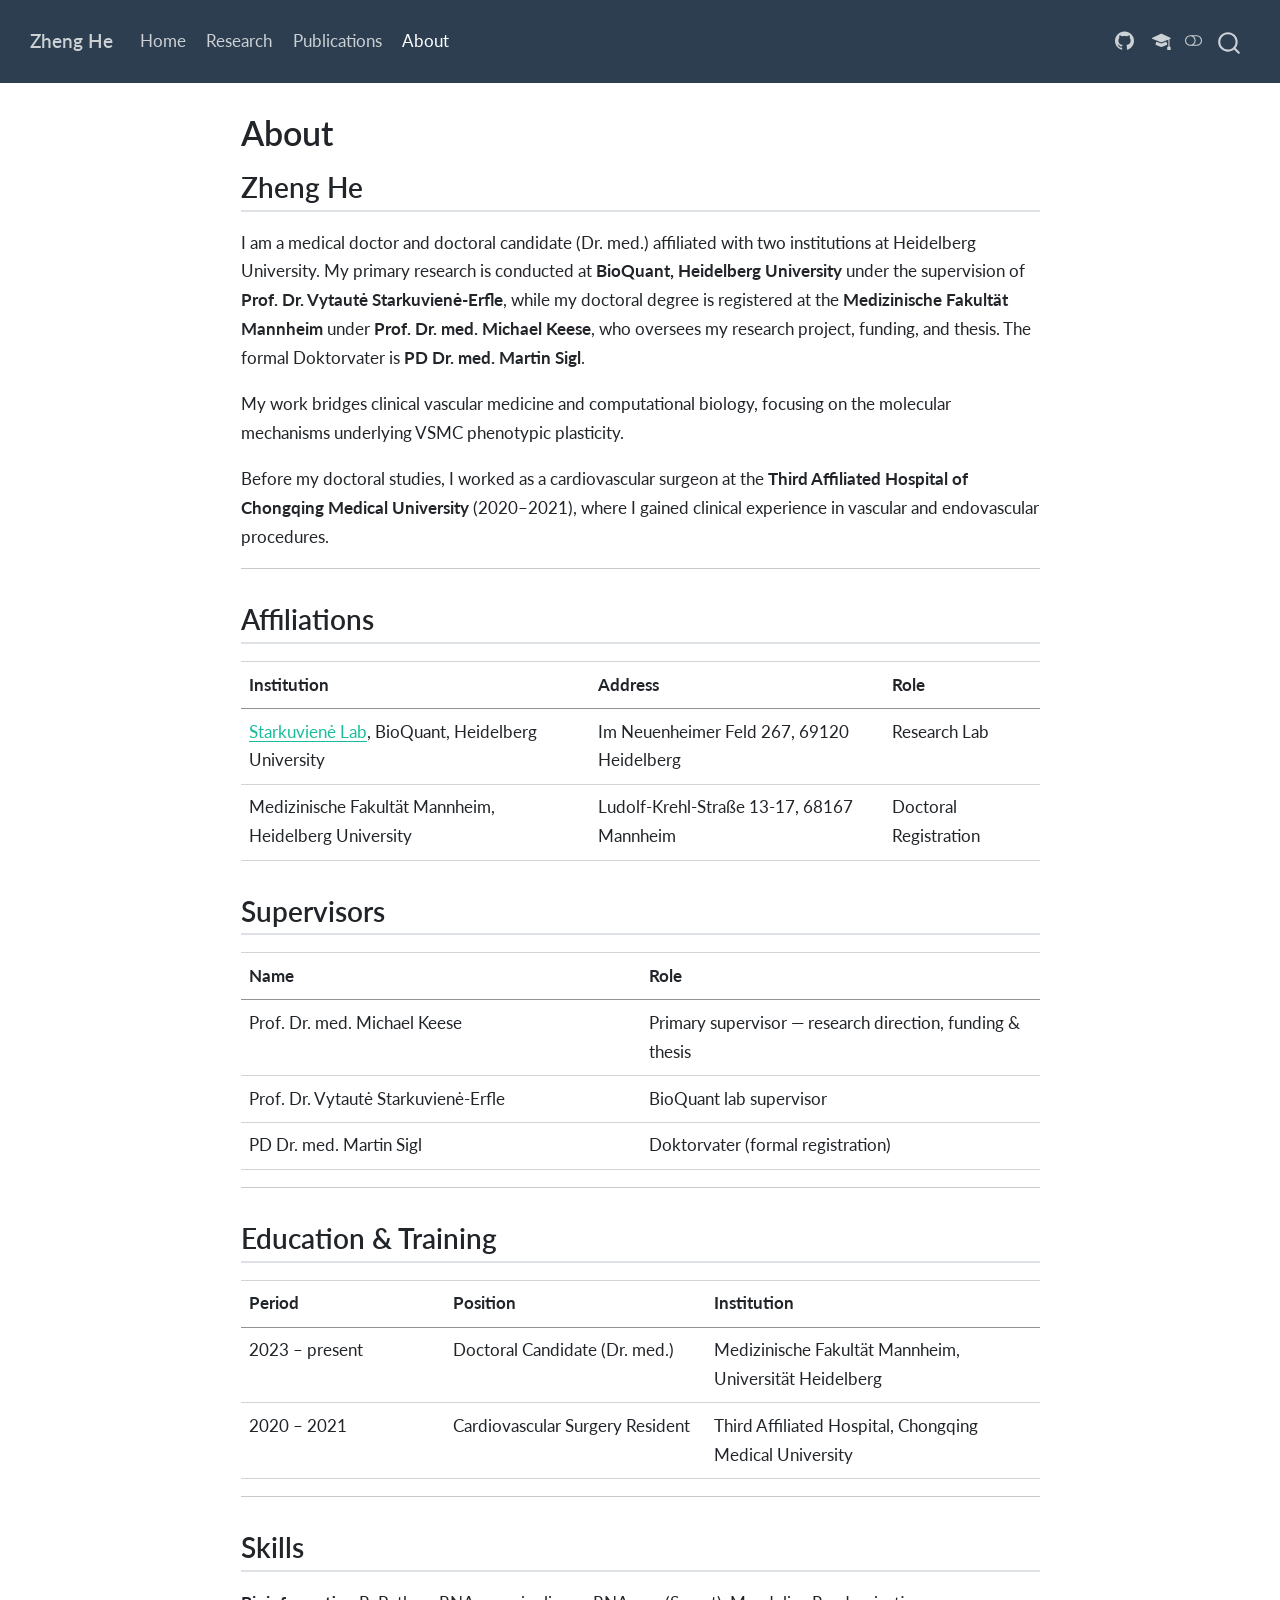
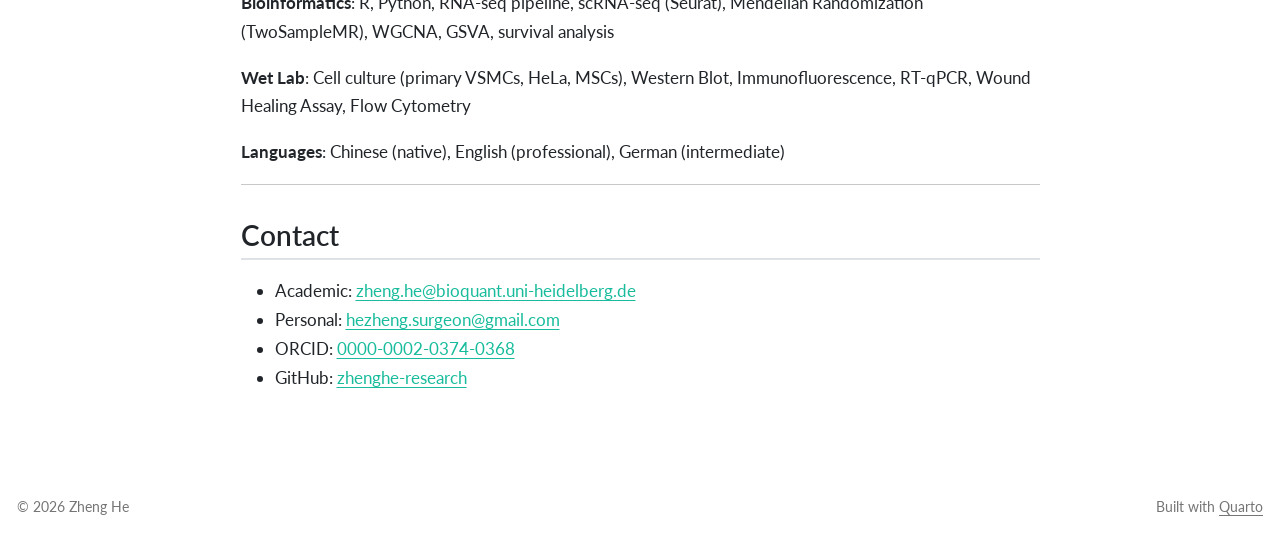
==== about.html @ ef694d06 "deploy: e83393b6124cb6d3147aa0a0db0014a3e6fef456" ====
<!DOCTYPE html>
<html xmlns="http://www.w3.org/1999/xhtml" lang="en" xml:lang="en"><head>

<meta charset="utf-8">
<meta name="generator" content="quarto-1.9.36">

<meta name="viewport" content="width=device-width, initial-scale=1.0, user-scalable=yes">


<title>About – Zheng He</title>
<style>
/* Default styles provided by pandoc.
** See https://pandoc.org/MANUAL.html#variables-for-html for config info.
*/
code{white-space: pre-wrap;}
span.smallcaps{font-variant: small-caps;}
div.columns{display: flex; gap: min(4vw, 1.5em);}
div.column{flex: auto; overflow-x: auto;}
div.hanging-indent{margin-left: 1.5em; text-indent: -1.5em;}
ul.task-list{list-style: none;}
ul.task-list li input[type="checkbox"] {
  width: 0.8em;
  margin: 0 0.8em 0.2em -1em; /* quarto-specific, see https://github.com/quarto-dev/quarto-cli/issues/4556 */ 
  vertical-align: middle;
}
</style>


<script src="site_libs/quarto-nav/quarto-nav.js"></script>
<script src="site_libs/quarto-nav/headroom.min.js"></script>
<script src="site_libs/clipboard/clipboard.min.js"></script>
<script src="site_libs/quarto-search/autocomplete.umd.js"></script>
<script src="site_libs/quarto-search/fuse.min.js"></script>
<script src="site_libs/quarto-search/quarto-search.js"></script>
<meta name="quarto:offset" content="./">
<link href="./assets/profile.jpg" rel="icon" type="image/jpeg">
<script src="site_libs/quarto-html/quarto.js" type="module"></script>
<script src="site_libs/quarto-html/tabsets/tabsets.js" type="module"></script>
<script src="site_libs/quarto-html/popper.min.js"></script>
<script src="site_libs/quarto-html/tippy.umd.min.js"></script>
<script src="site_libs/quarto-html/anchor.min.js"></script>
<link href="site_libs/quarto-html/tippy.css" rel="stylesheet">
<link href="site_libs/quarto-html/quarto-syntax-highlighting-845c23b38eaddc0f92fda52bfe77a8c8.css" rel="stylesheet" class="quarto-color-scheme" id="quarto-text-highlighting-styles">
<link href="site_libs/quarto-html/quarto-syntax-highlighting-dark-f418161beb48e0141c760e455f12af2c.css" rel="stylesheet" class="quarto-color-scheme quarto-color-alternate" id="quarto-text-highlighting-styles">
<link href="site_libs/quarto-html/quarto-syntax-highlighting-845c23b38eaddc0f92fda52bfe77a8c8.css" rel="stylesheet" class="quarto-color-scheme-extra" id="quarto-text-highlighting-styles">
<script src="site_libs/bootstrap/bootstrap.min.js"></script>
<link href="site_libs/bootstrap/bootstrap-icons.css" rel="stylesheet">
<link href="site_libs/bootstrap/bootstrap-baf333abd407eb98d8b56c64a19f8930.min.css" rel="stylesheet" append-hash="true" class="quarto-color-scheme" id="quarto-bootstrap" data-mode="light">
<link href="site_libs/bootstrap/bootstrap-dark-c9d21391a4140639dac49c26faef9edc.min.css" rel="stylesheet" append-hash="true" class="quarto-color-scheme quarto-color-alternate" id="quarto-bootstrap" data-mode="dark">
<link href="site_libs/bootstrap/bootstrap-baf333abd407eb98d8b56c64a19f8930.min.css" rel="stylesheet" append-hash="true" class="quarto-color-scheme-extra" id="quarto-bootstrap" data-mode="light">
<script id="quarto-search-options" type="application/json">{
  "location": "navbar",
  "copy-button": false,
  "collapse-after": 3,
  "panel-placement": "end",
  "type": "overlay",
  "limit": 50,
  "keyboard-shortcut": [
    "f",
    "/",
    "s"
  ],
  "show-item-context": false,
  "language": {
    "search-no-results-text": "No results",
    "search-matching-documents-text": "matching documents",
    "search-copy-link-title": "Copy link to search",
    "search-hide-matches-text": "Hide additional matches",
    "search-more-match-text": "more match in this document",
    "search-more-matches-text": "more matches in this document",
    "search-clear-button-title": "Clear",
    "search-text-placeholder": "",
    "search-detached-cancel-button-title": "Cancel",
    "search-submit-button-title": "Submit",
    "search-label": "Search"
  }
}</script>


<link rel="stylesheet" href="styles.css">
</head>

<body class="nav-fixed fullcontent quarto-light"><script id="quarto-html-before-body" type="application/javascript">
    const toggleBodyColorMode = (bsSheetEl) => {
      const mode = bsSheetEl.getAttribute("data-mode");
      const bodyEl = window.document.querySelector("body");
      if (mode === "dark") {
        bodyEl.classList.add("quarto-dark");
        bodyEl.classList.remove("quarto-light");
      } else {
        bodyEl.classList.add("quarto-light");
        bodyEl.classList.remove("quarto-dark");
      }
    }
    const toggleBodyColorPrimary = () => {
      const bsSheetEl = window.document.querySelector("link#quarto-bootstrap:not([rel=disabled-stylesheet])");
      if (bsSheetEl) {
        toggleBodyColorMode(bsSheetEl);
      }
    }
    const setColorSchemeToggle = (alternate) => {
      const toggles = window.document.querySelectorAll('.quarto-color-scheme-toggle');
      for (let i=0; i < toggles.length; i++) {
        const toggle = toggles[i];
        if (toggle) {
          if (alternate) {
            toggle.classList.add("alternate");
          } else {
            toggle.classList.remove("alternate");
          }
        }
      }
    };
    const toggleColorMode = (alternate) => {
      // Switch the stylesheets
      const primaryStylesheets = window.document.querySelectorAll('link.quarto-color-scheme:not(.quarto-color-alternate)');
      const alternateStylesheets = window.document.querySelectorAll('link.quarto-color-scheme.quarto-color-alternate');
      manageTransitions('#quarto-margin-sidebar .nav-link', false);
      if (alternate) {
        // note: dark is layered on light, we don't disable primary!
        enableStylesheet(alternateStylesheets);
        for (const sheetNode of alternateStylesheets) {
          if (sheetNode.id === "quarto-bootstrap") {
            toggleBodyColorMode(sheetNode);
          }
        }
      } else {
        disableStylesheet(alternateStylesheets);
        enableStylesheet(primaryStylesheets)
        toggleBodyColorPrimary();
      }
      manageTransitions('#quarto-margin-sidebar .nav-link', true);
      // Switch the toggles
      setColorSchemeToggle(alternate)
      // Hack to workaround the fact that safari doesn't
      // properly recolor the scrollbar when toggling (#1455)
      if (navigator.userAgent.indexOf('Safari') > 0 && navigator.userAgent.indexOf('Chrome') == -1) {
        manageTransitions("body", false);
        window.scrollTo(0, 1);
        setTimeout(() => {
          window.scrollTo(0, 0);
          manageTransitions("body", true);
        }, 40);
      }
    }
    const disableStylesheet = (stylesheets) => {
      for (let i=0; i < stylesheets.length; i++) {
        const stylesheet = stylesheets[i];
        stylesheet.rel = 'disabled-stylesheet';
      }
    }
    const enableStylesheet = (stylesheets) => {
      for (let i=0; i < stylesheets.length; i++) {
        const stylesheet = stylesheets[i];
        if(stylesheet.rel !== 'stylesheet') { // for Chrome, which will still FOUC without this check
          stylesheet.rel = 'stylesheet';
        }
      }
    }
    const manageTransitions = (selector, allowTransitions) => {
      const els = window.document.querySelectorAll(selector);
      for (let i=0; i < els.length; i++) {
        const el = els[i];
        if (allowTransitions) {
          el.classList.remove('notransition');
        } else {
          el.classList.add('notransition');
        }
      }
    }
    const isFileUrl = () => {
      return window.location.protocol === 'file:';
    }
    const hasAlternateSentinel = () => {
      let styleSentinel = getColorSchemeSentinel();
      if (styleSentinel !== null) {
        return styleSentinel === "alternate";
      } else {
        return false;
      }
    }
    const setStyleSentinel = (alternate) => {
      const value = alternate ? "alternate" : "default";
      if (!isFileUrl()) {
        window.localStorage.setItem("quarto-color-scheme", value);
      } else {
        localAlternateSentinel = value;
      }
    }
    const getColorSchemeSentinel = () => {
      if (!isFileUrl()) {
        const storageValue = window.localStorage.getItem("quarto-color-scheme");
        return storageValue != null ? storageValue : localAlternateSentinel;
      } else {
        return localAlternateSentinel;
      }
    }
    const toggleGiscusIfUsed = (isAlternate, darkModeDefault) => {
      const baseTheme = document.querySelector('#giscus-base-theme')?.value ?? 'light';
      const alternateTheme = document.querySelector('#giscus-alt-theme')?.value ?? 'dark';
      let newTheme = '';
      if(authorPrefersDark) {
        newTheme = isAlternate ? baseTheme : alternateTheme;
      } else {
        newTheme = isAlternate ? alternateTheme : baseTheme;
      }
      const changeGiscusTheme = () => {
        // From: https://github.com/giscus/giscus/issues/336
        const sendMessage = (message) => {
          const iframe = document.querySelector('iframe.giscus-frame');
          if (!iframe) return;
          iframe.contentWindow.postMessage({ giscus: message }, 'https://giscus.app');
        }
        sendMessage({
          setConfig: {
            theme: newTheme
          }
        });
      }
      const isGiscussLoaded = window.document.querySelector('iframe.giscus-frame') !== null;
      if (isGiscussLoaded) {
        changeGiscusTheme();
      }
    };
    const authorPrefersDark = false;
    const darkModeDefault = authorPrefersDark;
      document.querySelector('link#quarto-text-highlighting-styles.quarto-color-scheme-extra').rel = 'disabled-stylesheet';
      document.querySelector('link#quarto-bootstrap.quarto-color-scheme-extra').rel = 'disabled-stylesheet';
    let localAlternateSentinel = darkModeDefault ? 'alternate' : 'default';
    // Dark / light mode switch
    window.quartoToggleColorScheme = () => {
      // Read the current dark / light value
      let toAlternate = !hasAlternateSentinel();
      toggleColorMode(toAlternate);
      setStyleSentinel(toAlternate);
      toggleGiscusIfUsed(toAlternate, darkModeDefault);
      window.dispatchEvent(new Event('resize'));
    };
    // Switch to dark mode if need be
    if (hasAlternateSentinel()) {
      toggleColorMode(true);
    } else {
      toggleColorMode(false);
    }
  </script>

<div id="quarto-search-results"></div>
  <header id="quarto-header" class="headroom fixed-top">
    <nav class="navbar navbar-expand-lg " data-bs-theme="dark">
      <div class="navbar-container container-fluid">
      <div class="navbar-brand-container mx-auto">
    <a class="navbar-brand" href="./index.html">
    <span class="navbar-title">Zheng He</span>
    </a>
  </div>
            <div id="quarto-search" class="" title="Search"></div>
          <button class="navbar-toggler" type="button" data-bs-toggle="collapse" data-bs-target="#navbarCollapse" aria-controls="navbarCollapse" role="menu" aria-expanded="false" aria-label="Toggle navigation" onclick="if (window.quartoToggleHeadroom) { window.quartoToggleHeadroom(); }">
  <span class="navbar-toggler-icon"></span>
</button>
          <div class="collapse navbar-collapse" id="navbarCollapse">
            <ul class="navbar-nav navbar-nav-scroll me-auto">
  <li class="nav-item">
    <a class="nav-link" href="./index.html"> 
<span class="menu-text">Home</span></a>
  </li>  
  <li class="nav-item">
    <a class="nav-link" href="./research.html"> 
<span class="menu-text">Research</span></a>
  </li>  
  <li class="nav-item">
    <a class="nav-link" href="./publications.html"> 
<span class="menu-text">Publications</span></a>
  </li>  
  <li class="nav-item">
    <a class="nav-link active" href="./about.html" aria-current="page"> 
<span class="menu-text">About</span></a>
  </li>  
</ul>
            <ul class="navbar-nav navbar-nav-scroll ms-auto">
  <li class="nav-item compact">
    <a class="nav-link" href="https://github.com/zhenghe-research"> <i class="bi bi-github" role="img" aria-label="GitHub">
</i> 
<span class="menu-text"></span></a>
  </li>  
  <li class="nav-item compact">
    <a class="nav-link" href="https://scholar.google.com/citations?user=oPz_JBcAAAAJ"> <i class="bi bi-mortarboard-fill" role="img" aria-label="Google Scholar">
</i> 
<span class="menu-text"></span></a>
  </li>  
</ul>
          </div> <!-- /navcollapse -->
            <div class="quarto-navbar-tools">
  <a href="" class="quarto-color-scheme-toggle quarto-navigation-tool  px-1" onclick="window.quartoToggleColorScheme(); return false;" title="Toggle dark mode"><i class="bi"></i></a>
</div>
      </div> <!-- /container-fluid -->
    </nav>
</header>
<!-- content -->
<div id="quarto-content" class="quarto-container page-columns page-rows-contents page-layout-article page-navbar">
<!-- sidebar -->
<!-- margin-sidebar -->
    
<!-- main -->
<main class="content" id="quarto-document-content">


<header id="title-block-header" class="quarto-title-block default">
<div class="quarto-title">
<h1 class="title">About</h1>
</div>



<div class="quarto-title-meta">

    
  
    
  </div>
  


</header>


<section id="zheng-he" class="level2">
<h2 class="anchored" data-anchor-id="zheng-he">Zheng He</h2>
<p>I am a medical doctor and doctoral candidate (Dr.&nbsp;med.) affiliated with two institutions at Heidelberg University. My primary research is conducted at <strong>BioQuant, Heidelberg University</strong> under the supervision of <strong>Prof.&nbsp;Dr.&nbsp;Vytautė Starkuvienė-Erfle</strong>, while my doctoral degree is registered at the <strong>Medizinische Fakultät Mannheim</strong> under <strong>Prof.&nbsp;Dr.&nbsp;med. Michael Keese</strong>, who oversees my research project, funding, and thesis. The formal Doktorvater is <strong>PD Dr.&nbsp;med. Martin Sigl</strong>.</p>
<p>My work bridges clinical vascular medicine and computational biology, focusing on the molecular mechanisms underlying VSMC phenotypic plasticity.</p>
<p>Before my doctoral studies, I worked as a cardiovascular surgeon at the <strong>Third Affiliated Hospital of Chongqing Medical University</strong> (2020–2021), where I gained clinical experience in vascular and endovascular procedures.</p>
<hr>
</section>
<section id="affiliations" class="level2">
<h2 class="anchored" data-anchor-id="affiliations">Affiliations</h2>
<table class="caption-top table">
<thead>
<tr class="header">
<th>Institution</th>
<th>Address</th>
<th>Role</th>
</tr>
</thead>
<tbody>
<tr class="odd">
<td><a href="https://www.bioquant.uni-heidelberg.de/groups/starkuviene">Starkuvienė Lab</a>, BioQuant, Heidelberg University</td>
<td>Im Neuenheimer Feld 267, 69120 Heidelberg</td>
<td>Research Lab</td>
</tr>
<tr class="even">
<td>Medizinische Fakultät Mannheim, Heidelberg University</td>
<td>Ludolf-Krehl-Straße 13-17, 68167 Mannheim</td>
<td>Doctoral Registration</td>
</tr>
</tbody>
</table>
</section>
<section id="supervisors" class="level2">
<h2 class="anchored" data-anchor-id="supervisors">Supervisors</h2>
<table class="caption-top table">
<colgroup>
<col style="width: 50%">
<col style="width: 50%">
</colgroup>
<thead>
<tr class="header">
<th>Name</th>
<th>Role</th>
</tr>
</thead>
<tbody>
<tr class="odd">
<td>Prof.&nbsp;Dr.&nbsp;med. Michael Keese</td>
<td>Primary supervisor — research direction, funding &amp; thesis</td>
</tr>
<tr class="even">
<td>Prof.&nbsp;Dr.&nbsp;Vytautė Starkuvienė-Erfle</td>
<td>BioQuant lab supervisor</td>
</tr>
<tr class="odd">
<td>PD Dr.&nbsp;med. Martin Sigl</td>
<td>Doktorvater (formal registration)</td>
</tr>
</tbody>
</table>
<hr>
</section>
<section id="education-training" class="level2">
<h2 class="anchored" data-anchor-id="education-training">Education &amp; Training</h2>
<table class="caption-top table">
<colgroup>
<col style="width: 25%">
<col style="width: 32%">
<col style="width: 41%">
</colgroup>
<thead>
<tr class="header">
<th>Period</th>
<th>Position</th>
<th>Institution</th>
</tr>
</thead>
<tbody>
<tr class="odd">
<td>2023 – present</td>
<td>Doctoral Candidate (Dr.&nbsp;med.)</td>
<td>Medizinische Fakultät Mannheim, Universität Heidelberg</td>
</tr>
<tr class="even">
<td>2020 – 2021</td>
<td>Cardiovascular Surgery Resident</td>
<td>Third Affiliated Hospital, Chongqing Medical University</td>
</tr>
</tbody>
</table>
<hr>
</section>
<section id="skills" class="level2">
<h2 class="anchored" data-anchor-id="skills">Skills</h2>
<p><strong>Bioinformatics</strong>: R, Python, RNA-seq pipeline, scRNA-seq (Seurat), Mendelian Randomization (TwoSampleMR), WGCNA, GSVA, survival analysis</p>
<p><strong>Wet Lab</strong>: Cell culture (primary VSMCs, HeLa, MSCs), Western Blot, Immunofluorescence, RT-qPCR, Wound Healing Assay, Flow Cytometry</p>
<p><strong>Languages</strong>: Chinese (native), English (professional), German (intermediate)</p>
<hr>
</section>
<section id="contact" class="level2">
<h2 class="anchored" data-anchor-id="contact">Contact</h2>
<ul>
<li>Academic: <a href="mailto:zheng.he@bioquant.uni-heidelberg.de">zheng.he@bioquant.uni-heidelberg.de</a></li>
<li>Personal: <a href="mailto:hezheng.surgeon@gmail.com">hezheng.surgeon@gmail.com</a></li>
<li>ORCID: <a href="https://orcid.org/0000-0002-0374-0368">0000-0002-0374-0368</a></li>
<li>GitHub: <a href="https://github.com/zhenghe-research">zhenghe-research</a></li>
</ul>


</section>

</main> <!-- /main -->
<script id="quarto-html-after-body" type="application/javascript">
  window.document.addEventListener("DOMContentLoaded", function (event) {
    // Ensure there is a toggle, if there isn't float one in the top right
    if (window.document.querySelector('.quarto-color-scheme-toggle') === null) {
      const a = window.document.createElement('a');
      a.classList.add('top-right');
      a.classList.add('quarto-color-scheme-toggle');
      a.href = "";
      a.onclick = function() { try { window.quartoToggleColorScheme(); } catch {} return false; };
      const i = window.document.createElement("i");
      i.classList.add('bi');
      a.appendChild(i);
      window.document.body.appendChild(a);
    }
    setColorSchemeToggle(hasAlternateSentinel())
    const icon = "";
    const anchorJS = new window.AnchorJS();
    anchorJS.options = {
      placement: 'right',
      icon: icon
    };
    anchorJS.add('.anchored');
    const isCodeAnnotation = (el) => {
      for (const clz of el.classList) {
        if (clz.startsWith('code-annotation-')) {                     
          return true;
        }
      }
      return false;
    }
    const onCopySuccess = function(e) {
      // button target
      const button = e.trigger;
      // don't keep focus
      button.blur();
      // flash "checked"
      button.classList.add('code-copy-button-checked');
      var currentTitle = button.getAttribute("title");
      button.setAttribute("title", "Copied!");
      let tooltip;
      if (window.bootstrap) {
        button.setAttribute("data-bs-toggle", "tooltip");
        button.setAttribute("data-bs-placement", "left");
        button.setAttribute("data-bs-title", "Copied!");
        tooltip = new bootstrap.Tooltip(button, 
          { trigger: "manual", 
            customClass: "code-copy-button-tooltip",
            offset: [0, -8]});
        tooltip.show();    
      }
      setTimeout(function() {
        if (tooltip) {
          tooltip.hide();
          button.removeAttribute("data-bs-title");
          button.removeAttribute("data-bs-toggle");
          button.removeAttribute("data-bs-placement");
        }
        button.setAttribute("title", currentTitle);
        button.classList.remove('code-copy-button-checked');
      }, 1000);
      // clear code selection
      e.clearSelection();
    }
    const getTextToCopy = function(trigger) {
      const outerScaffold = trigger.parentElement.cloneNode(true);
      const codeEl = outerScaffold.querySelector('code');
      for (const childEl of codeEl.children) {
        if (isCodeAnnotation(childEl)) {
          childEl.remove();
        }
      }
      return codeEl.innerText;
    }
    const clipboard = new window.ClipboardJS('.code-copy-button:not([data-in-quarto-modal])', {
      text: getTextToCopy
    });
    clipboard.on('success', onCopySuccess);
    if (window.document.getElementById('quarto-embedded-source-code-modal')) {
      const clipboardModal = new window.ClipboardJS('.code-copy-button[data-in-quarto-modal]', {
        text: getTextToCopy,
        container: window.document.getElementById('quarto-embedded-source-code-modal')
      });
      clipboardModal.on('success', onCopySuccess);
    }
      var localhostRegex = new RegExp(/^(?:http|https):\/\/localhost\:?[0-9]*\//);
      var mailtoRegex = new RegExp(/^mailto:/);
        var filterRegex = new RegExp('/' + window.location.host + '/');
      var isInternal = (href) => {
          return filterRegex.test(href) || localhostRegex.test(href) || mailtoRegex.test(href);
      }
      // Inspect non-navigation links and adorn them if external
     var links = window.document.querySelectorAll('a[href]:not(.nav-link):not(.navbar-brand):not(.toc-action):not(.sidebar-link):not(.sidebar-item-toggle):not(.pagination-link):not(.no-external):not([aria-hidden]):not(.dropdown-item):not(.quarto-navigation-tool):not(.about-link)');
      for (var i=0; i<links.length; i++) {
        const link = links[i];
        if (!isInternal(link.href)) {
          // undo the damage that might have been done by quarto-nav.js in the case of
          // links that we want to consider external
          if (link.dataset.originalHref !== undefined) {
            link.href = link.dataset.originalHref;
          }
        }
      }
    function tippyHover(el, contentFn, onTriggerFn, onUntriggerFn) {
      const config = {
        allowHTML: true,
        maxWidth: 500,
        delay: 100,
        arrow: false,
        appendTo: function(el) {
            return el.parentElement;
        },
        interactive: true,
        interactiveBorder: 10,
        theme: 'quarto',
        placement: 'bottom-start',
      };
      if (contentFn) {
        config.content = contentFn;
      }
      if (onTriggerFn) {
        config.onTrigger = onTriggerFn;
      }
      if (onUntriggerFn) {
        config.onUntrigger = onUntriggerFn;
      }
      window.tippy(el, config); 
    }
    const noterefs = window.document.querySelectorAll('a[role="doc-noteref"]');
    for (var i=0; i<noterefs.length; i++) {
      const ref = noterefs[i];
      tippyHover(ref, function() {
        // use id or data attribute instead here
        let href = ref.getAttribute('data-footnote-href') || ref.getAttribute('href');
        try { href = new URL(href).hash; } catch {}
        const id = href.replace(/^#\/?/, "");
        const note = window.document.getElementById(id);
        if (note) {
          return note.innerHTML;
        } else {
          return "";
        }
      });
    }
    const xrefs = window.document.querySelectorAll('a.quarto-xref');
    const processXRef = (id, note) => {
      // Strip column container classes
      const stripColumnClz = (el) => {
        el.classList.remove("page-full", "page-columns");
        if (el.children) {
          for (const child of el.children) {
            stripColumnClz(child);
          }
        }
      }
      stripColumnClz(note)
      if (id === null || id.startsWith('sec-')) {
        // Special case sections, only their first couple elements
        const container = document.createElement("div");
        if (note.children && note.children.length > 2) {
          container.appendChild(note.children[0].cloneNode(true));
          for (let i = 1; i < note.children.length; i++) {
            const child = note.children[i];
            if (child.tagName === "P" && child.innerText === "") {
              continue;
            } else {
              container.appendChild(child.cloneNode(true));
              break;
            }
          }
          if (window.Quarto?.typesetMath) {
            window.Quarto.typesetMath(container);
          }
          return container.innerHTML
        } else {
          if (window.Quarto?.typesetMath) {
            window.Quarto.typesetMath(note);
          }
          return note.innerHTML;
        }
      } else {
        // Remove any anchor links if they are present
        const anchorLink = note.querySelector('a.anchorjs-link');
        if (anchorLink) {
          anchorLink.remove();
        }
        if (window.Quarto?.typesetMath) {
          window.Quarto.typesetMath(note);
        }
        if (note.classList.contains("callout")) {
          return note.outerHTML;
        } else {
          return note.innerHTML;
        }
      }
    }
    for (var i=0; i<xrefs.length; i++) {
      const xref = xrefs[i];
      tippyHover(xref, undefined, function(instance) {
        instance.disable();
        let url = xref.getAttribute('href');
        let hash = undefined; 
        if (url.startsWith('#')) {
          hash = url;
        } else {
          try { hash = new URL(url).hash; } catch {}
        }
        if (hash) {
          const id = hash.replace(/^#\/?/, "");
          const note = window.document.getElementById(id);
          if (note !== null) {
            try {
              const html = processXRef(id, note.cloneNode(true));
              instance.setContent(html);
            } finally {
              instance.enable();
              instance.show();
            }
          } else {
            // See if we can fetch this
            fetch(url.split('#')[0])
            .then(res => res.text())
            .then(html => {
              const parser = new DOMParser();
              const htmlDoc = parser.parseFromString(html, "text/html");
              const note = htmlDoc.getElementById(id);
              if (note !== null) {
                const html = processXRef(id, note);
                instance.setContent(html);
              } 
            }).finally(() => {
              instance.enable();
              instance.show();
            });
          }
        } else {
          // See if we can fetch a full url (with no hash to target)
          // This is a special case and we should probably do some content thinning / targeting
          fetch(url)
          .then(res => res.text())
          .then(html => {
            const parser = new DOMParser();
            const htmlDoc = parser.parseFromString(html, "text/html");
            const note = htmlDoc.querySelector('main.content');
            if (note !== null) {
              // This should only happen for chapter cross references
              // (since there is no id in the URL)
              // remove the first header
              if (note.children.length > 0 && note.children[0].tagName === "HEADER") {
                note.children[0].remove();
              }
              const html = processXRef(null, note);
              instance.setContent(html);
            } 
          }).finally(() => {
            instance.enable();
            instance.show();
          });
        }
      }, function(instance) {
      });
    }
        let selectedAnnoteEl;
        const selectorForAnnotation = ( cell, annotation) => {
          let cellAttr = 'data-code-cell="' + cell + '"';
          let lineAttr = 'data-code-annotation="' +  annotation + '"';
          const selector = 'span[' + cellAttr + '][' + lineAttr + ']';
          return selector;
        }
        const selectCodeLines = (annoteEl) => {
          const doc = window.document;
          const targetCell = annoteEl.getAttribute("data-target-cell");
          const targetAnnotation = annoteEl.getAttribute("data-target-annotation");
          const annoteSpan = window.document.querySelector(selectorForAnnotation(targetCell, targetAnnotation));
          const lines = annoteSpan.getAttribute("data-code-lines").split(",");
          const lineIds = lines.map((line) => {
            return targetCell + "-" + line;
          })
          let top = null;
          let height = null;
          let parent = null;
          if (lineIds.length > 0) {
              //compute the position of the single el (top and bottom and make a div)
              const el = window.document.getElementById(lineIds[0]);
              top = el.offsetTop;
              height = el.offsetHeight;
              parent = el.parentElement.parentElement;
            if (lineIds.length > 1) {
              const lastEl = window.document.getElementById(lineIds[lineIds.length - 1]);
              const bottom = lastEl.offsetTop + lastEl.offsetHeight;
              height = bottom - top;
            }
            if (top !== null && height !== null && parent !== null) {
              // cook up a div (if necessary) and position it 
              let div = window.document.getElementById("code-annotation-line-highlight");
              if (div === null) {
                div = window.document.createElement("div");
                div.setAttribute("id", "code-annotation-line-highlight");
                div.style.position = 'absolute';
                parent.appendChild(div);
              }
              div.style.top = top - 2 + "px";
              div.style.height = height + 4 + "px";
              div.style.left = 0;
              let gutterDiv = window.document.getElementById("code-annotation-line-highlight-gutter");
              if (gutterDiv === null) {
                gutterDiv = window.document.createElement("div");
                gutterDiv.setAttribute("id", "code-annotation-line-highlight-gutter");
                gutterDiv.style.position = 'absolute';
                const codeCell = window.document.getElementById(targetCell);
                const gutter = codeCell.querySelector('.code-annotation-gutter');
                gutter.appendChild(gutterDiv);
              }
              gutterDiv.style.top = top - 2 + "px";
              gutterDiv.style.height = height + 4 + "px";
            }
            selectedAnnoteEl = annoteEl;
          }
        };
        const unselectCodeLines = () => {
          const elementsIds = ["code-annotation-line-highlight", "code-annotation-line-highlight-gutter"];
          elementsIds.forEach((elId) => {
            const div = window.document.getElementById(elId);
            if (div) {
              div.remove();
            }
          });
          selectedAnnoteEl = undefined;
        };
          // Handle positioning of the toggle
      window.addEventListener(
        "resize",
        throttle(() => {
          elRect = undefined;
          if (selectedAnnoteEl) {
            selectCodeLines(selectedAnnoteEl);
          }
        }, 10)
      );
      function throttle(fn, ms) {
      let throttle = false;
      let timer;
        return (...args) => {
          if(!throttle) { // first call gets through
              fn.apply(this, args);
              throttle = true;
          } else { // all the others get throttled
              if(timer) clearTimeout(timer); // cancel #2
              timer = setTimeout(() => {
                fn.apply(this, args);
                timer = throttle = false;
              }, ms);
          }
        };
      }
        // Attach click handler to the DT
        const annoteDls = window.document.querySelectorAll('dt[data-target-cell]');
        for (const annoteDlNode of annoteDls) {
          annoteDlNode.addEventListener('click', (event) => {
            const clickedEl = event.target;
            if (clickedEl !== selectedAnnoteEl) {
              unselectCodeLines();
              const activeEl = window.document.querySelector('dt[data-target-cell].code-annotation-active');
              if (activeEl) {
                activeEl.classList.remove('code-annotation-active');
              }
              selectCodeLines(clickedEl);
              clickedEl.classList.add('code-annotation-active');
            } else {
              // Unselect the line
              unselectCodeLines();
              clickedEl.classList.remove('code-annotation-active');
            }
          });
        }
    const findCites = (el) => {
      const parentEl = el.parentElement;
      if (parentEl) {
        const cites = parentEl.dataset.cites;
        if (cites) {
          return {
            el,
            cites: cites.split(' ')
          };
        } else {
          return findCites(el.parentElement)
        }
      } else {
        return undefined;
      }
    };
    var bibliorefs = window.document.querySelectorAll('a[role="doc-biblioref"]');
    for (var i=0; i<bibliorefs.length; i++) {
      const ref = bibliorefs[i];
      const citeInfo = findCites(ref);
      if (citeInfo) {
        tippyHover(citeInfo.el, function() {
          var popup = window.document.createElement('div');
          citeInfo.cites.forEach(function(cite) {
            var citeDiv = window.document.createElement('div');
            citeDiv.classList.add('hanging-indent');
            citeDiv.classList.add('csl-entry');
            var biblioDiv = window.document.getElementById('ref-' + cite);
            if (biblioDiv) {
              citeDiv.innerHTML = biblioDiv.innerHTML;
            }
            popup.appendChild(citeDiv);
          });
          return popup.innerHTML;
        });
      }
    }
  });
  </script>
</div> <!-- /content -->
<footer class="footer">
  <div class="nav-footer">
    <div class="nav-footer-left">
<p>© 2026 Zheng He</p>
</div>   
    <div class="nav-footer-center">
      &nbsp;
    </div>
    <div class="nav-footer-right">
<p>Built with <a href="https://quarto.org">Quarto</a></p>
</div>
  </div>
</footer>




</body></html>
---- site_libs/quarto-html/tippy.css ----
.tippy-box[data-animation=fade][data-state=hidden]{opacity:0}[data-tippy-root]{max-width:calc(100vw - 10px)}.tippy-box{position:relative;background-color:#333;color:#fff;border-radius:4px;font-size:14px;line-height:1.4;white-space:normal;outline:0;transition-property:transform,visibility,opacity}.tippy-box[data-placement^=top]>.tippy-arrow{bottom:0}.tippy-box[data-placement^=top]>.tippy-arrow:before{bottom:-7px;left:0;border-width:8px 8px 0;border-top-color:initial;transform-origin:center top}.tippy-box[data-placement^=bottom]>.tippy-arrow{top:0}.tippy-box[data-placement^=bottom]>.tippy-arrow:before{top:-7px;left:0;border-width:0 8px 8px;border-bottom-color:initial;transform-origin:center bottom}.tippy-box[data-placement^=left]>.tippy-arrow{right:0}.tippy-box[data-placement^=left]>.tippy-arrow:before{border-width:8px 0 8px 8px;border-left-color:initial;right:-7px;transform-origin:center left}.tippy-box[data-placement^=right]>.tippy-arrow{left:0}.tippy-box[data-placement^=right]>.tippy-arrow:before{left:-7px;border-width:8px 8px 8px 0;border-right-color:initial;transform-origin:center right}.tippy-box[data-inertia][data-state=visible]{transition-timing-function:cubic-bezier(.54,1.5,.38,1.11)}.tippy-arrow{width:16px;height:16px;color:#333}.tippy-arrow:before{content:"";position:absolute;border-color:transparent;border-style:solid}.tippy-content{position:relative;padding:5px 9px;z-index:1}
---- site_libs/quarto-html/quarto-syntax-highlighting-845c23b38eaddc0f92fda52bfe77a8c8.css ----
/* quarto syntax highlight colors */
:root {
  --quarto-hl-ot-color: #003B4F;
  --quarto-hl-at-color: #657422;
  --quarto-hl-ss-color: #20794D;
  --quarto-hl-an-color: #5E5E5E;
  --quarto-hl-fu-color: #4758AB;
  --quarto-hl-st-color: #20794D;
  --quarto-hl-cf-color: #003B4F;
  --quarto-hl-op-color: #5E5E5E;
  --quarto-hl-er-color: #AD0000;
  --quarto-hl-bn-color: #AD0000;
  --quarto-hl-al-color: #AD0000;
  --quarto-hl-va-color: #111111;
  --quarto-hl-bu-color: inherit;
  --quarto-hl-ex-color: inherit;
  --quarto-hl-pp-color: #AD0000;
  --quarto-hl-in-color: #5E5E5E;
  --quarto-hl-vs-color: #20794D;
  --quarto-hl-wa-color: #5E5E5E;
  --quarto-hl-do-color: #5E5E5E;
  --quarto-hl-im-color: #00769E;
  --quarto-hl-ch-color: #20794D;
  --quarto-hl-dt-color: #AD0000;
  --quarto-hl-fl-color: #AD0000;
  --quarto-hl-co-color: #5E5E5E;
  --quarto-hl-cv-color: #5E5E5E;
  --quarto-hl-cn-color: #8f5902;
  --quarto-hl-sc-color: #5E5E5E;
  --quarto-hl-dv-color: #AD0000;
  --quarto-hl-kw-color: #003B4F;
}

/* other quarto variables */
:root {
  --quarto-font-monospace: SFMono-Regular, Menlo, Monaco, Consolas, "Liberation Mono", "Courier New", monospace;
}

/* syntax highlight based on Pandoc's rules */
pre > code.sourceCode > span {
  color: #003B4F;
}

code.sourceCode > span {
  color: #003B4F;
}

div.sourceCode,
div.sourceCode pre.sourceCode {
  color: #003B4F;
}

/* Normal */
code span {
  color: #003B4F;
}

/* Alert */
code span.al {
  color: #AD0000;
  font-style: inherit;
}

/* Annotation */
code span.an {
  color: #5E5E5E;
  font-style: inherit;
}

/* Attribute */
code span.at {
  color: #657422;
  font-style: inherit;
}

/* BaseN */
code span.bn {
  color: #AD0000;
  font-style: inherit;
}

/* BuiltIn */
code span.bu {
  font-style: inherit;
}

/* ControlFlow */
code span.cf {
  color: #003B4F;
  font-weight: bold;
  font-style: inherit;
}

/* Char */
code span.ch {
  color: #20794D;
  font-style: inherit;
}

/* Constant */
code span.cn {
  color: #8f5902;
  font-style: inherit;
}

/* Comment */
code span.co {
  color: #5E5E5E;
  font-style: inherit;
}

/* CommentVar */
code span.cv {
  color: #5E5E5E;
  font-style: italic;
}

/* Documentation */
code span.do {
  color: #5E5E5E;
  font-style: italic;
}

/* DataType */
code span.dt {
  color: #AD0000;
  font-style: inherit;
}

/* DecVal */
code span.dv {
  color: #AD0000;
  font-style: inherit;
}

/* Error */
code span.er {
  color: #AD0000;
  font-style: inherit;
}

/* Extension */
code span.ex {
  font-style: inherit;
}

/* Float */
code span.fl {
  color: #AD0000;
  font-style: inherit;
}

/* Function */
code span.fu {
  color: #4758AB;
  font-style: inherit;
}

/* Import */
code span.im {
  color: #00769E;
  font-style: inherit;
}

/* Information */
code span.in {
  color: #5E5E5E;
  font-style: inherit;
}

/* Keyword */
code span.kw {
  color: #003B4F;
  font-weight: bold;
  font-style: inherit;
}

/* Operator */
code span.op {
  color: #5E5E5E;
  font-style: inherit;
}

/* Other */
code span.ot {
  color: #003B4F;
  font-style: inherit;
}

/* Preprocessor */
code span.pp {
  color: #AD0000;
  font-style: inherit;
}

/* SpecialChar */
code span.sc {
  color: #5E5E5E;
  font-style: inherit;
}

/* SpecialString */
code span.ss {
  color: #20794D;
  font-style: inherit;
}

/* String */
code span.st {
  color: #20794D;
  font-style: inherit;
}

/* Variable */
code span.va {
  color: #111111;
  font-style: inherit;
}

/* VerbatimString */
code span.vs {
  color: #20794D;
  font-style: inherit;
}

/* Warning */
code span.wa {
  color: #5E5E5E;
  font-style: italic;
}

.prevent-inlining {
  content: "</";
}

/*# sourceMappingURL=ac89f0bb514bba72461919f78549e31c.css.map */
---- site_libs/quarto-html/quarto-syntax-highlighting-dark-f418161beb48e0141c760e455f12af2c.css ----
/* quarto syntax highlight colors */
:root {
  --quarto-hl-al-color: #f07178;
  --quarto-hl-an-color: #d4d0ab;
  --quarto-hl-at-color: #00e0e0;
  --quarto-hl-bn-color: #d4d0ab;
  --quarto-hl-bu-color: #abe338;
  --quarto-hl-ch-color: #abe338;
  --quarto-hl-co-color: #f8f8f2;
  --quarto-hl-cv-color: #ffd700;
  --quarto-hl-cn-color: #ffd700;
  --quarto-hl-cf-color: #ffa07a;
  --quarto-hl-dt-color: #ffa07a;
  --quarto-hl-dv-color: #d4d0ab;
  --quarto-hl-do-color: #f8f8f2;
  --quarto-hl-er-color: #f07178;
  --quarto-hl-ex-color: #00e0e0;
  --quarto-hl-fl-color: #d4d0ab;
  --quarto-hl-fu-color: #ffa07a;
  --quarto-hl-im-color: #abe338;
  --quarto-hl-in-color: #d4d0ab;
  --quarto-hl-kw-color: #ffa07a;
  --quarto-hl-op-color: #ffa07a;
  --quarto-hl-ot-color: #00e0e0;
  --quarto-hl-pp-color: #dcc6e0;
  --quarto-hl-re-color: #00e0e0;
  --quarto-hl-sc-color: #abe338;
  --quarto-hl-ss-color: #abe338;
  --quarto-hl-st-color: #abe338;
  --quarto-hl-va-color: #00e0e0;
  --quarto-hl-vs-color: #abe338;
  --quarto-hl-wa-color: #dcc6e0;
}

/* other quarto variables */
:root {
  --quarto-font-monospace: SFMono-Regular, Menlo, Monaco, Consolas, "Liberation Mono", "Courier New", monospace;
}

/* syntax highlight based on Pandoc's rules */
pre > code.sourceCode > span {
  color: #f8f8f2;
}

code.sourceCode > span {
  color: #f8f8f2;
}

div.sourceCode,
div.sourceCode pre.sourceCode {
  color: #f8f8f2;
}

/* Normal */
code span {
  color: #f8f8f2;
}

/* Alert */
code span.al {
  color: #f07178;
}

/* Annotation */
code span.an {
  color: #d4d0ab;
}

/* Attribute */
code span.at {
  color: #00e0e0;
}

/* BaseN */
code span.bn {
  color: #d4d0ab;
}

/* BuiltIn */
code span.bu {
  color: #abe338;
}

/* ControlFlow */
code span.cf {
  font-weight: bold;
  color: #ffa07a;
}

/* Char */
code span.ch {
  color: #abe338;
}

/* Constant */
code span.cn {
  color: #ffd700;
}

/* Comment */
code span.co {
  font-style: italic;
  color: #f8f8f2;
}

/* CommentVar */
code span.cv {
  color: #ffd700;
}

/* Documentation */
code span.do {
  color: #f8f8f2;
}

/* DataType */
code span.dt {
  color: #ffa07a;
}

/* DecVal */
code span.dv {
  color: #d4d0ab;
}

/* Error */
code span.er {
  color: #f07178;
  text-decoration: underline;
}

/* Extension */
code span.ex {
  font-weight: bold;
  color: #00e0e0;
}

/* Float */
code span.fl {
  color: #d4d0ab;
}

/* Function */
code span.fu {
  color: #ffa07a;
}

/* Import */
code span.im {
  color: #abe338;
}

/* Information */
code span.in {
  color: #d4d0ab;
}

/* Keyword */
code span.kw {
  font-weight: bold;
  color: #ffa07a;
}

/* Operator */
code span.op {
  color: #ffa07a;
}

/* Other */
code span.ot {
  color: #00e0e0;
}

/* Preprocessor */
code span.pp {
  color: #dcc6e0;
}

/* RegionMarker */
code span.re {
  background-color: #f8f8f2;
  color: #00e0e0;
}

/* SpecialChar */
code span.sc {
  color: #abe338;
}

/* SpecialString */
code span.ss {
  color: #abe338;
}

/* String */
code span.st {
  color: #abe338;
}

/* Variable */
code span.va {
  color: #00e0e0;
}

/* VerbatimString */
code span.vs {
  color: #abe338;
}

/* Warning */
code span.wa {
  color: #dcc6e0;
}

.prevent-inlining {
  content: "</";
}

/*# sourceMappingURL=378c2a0cc31455d06730fbe37c8f3789.css.map */
---- site_libs/quarto-html/quarto-syntax-highlighting-845c23b38eaddc0f92fda52bfe77a8c8.css ----
/* quarto syntax highlight colors */
:root {
  --quarto-hl-ot-color: #003B4F;
  --quarto-hl-at-color: #657422;
  --quarto-hl-ss-color: #20794D;
  --quarto-hl-an-color: #5E5E5E;
  --quarto-hl-fu-color: #4758AB;
  --quarto-hl-st-color: #20794D;
  --quarto-hl-cf-color: #003B4F;
  --quarto-hl-op-color: #5E5E5E;
  --quarto-hl-er-color: #AD0000;
  --quarto-hl-bn-color: #AD0000;
  --quarto-hl-al-color: #AD0000;
  --quarto-hl-va-color: #111111;
  --quarto-hl-bu-color: inherit;
  --quarto-hl-ex-color: inherit;
  --quarto-hl-pp-color: #AD0000;
  --quarto-hl-in-color: #5E5E5E;
  --quarto-hl-vs-color: #20794D;
  --quarto-hl-wa-color: #5E5E5E;
  --quarto-hl-do-color: #5E5E5E;
  --quarto-hl-im-color: #00769E;
  --quarto-hl-ch-color: #20794D;
  --quarto-hl-dt-color: #AD0000;
  --quarto-hl-fl-color: #AD0000;
  --quarto-hl-co-color: #5E5E5E;
  --quarto-hl-cv-color: #5E5E5E;
  --quarto-hl-cn-color: #8f5902;
  --quarto-hl-sc-color: #5E5E5E;
  --quarto-hl-dv-color: #AD0000;
  --quarto-hl-kw-color: #003B4F;
}

/* other quarto variables */
:root {
  --quarto-font-monospace: SFMono-Regular, Menlo, Monaco, Consolas, "Liberation Mono", "Courier New", monospace;
}

/* syntax highlight based on Pandoc's rules */
pre > code.sourceCode > span {
  color: #003B4F;
}

code.sourceCode > span {
  color: #003B4F;
}

div.sourceCode,
div.sourceCode pre.sourceCode {
  color: #003B4F;
}

/* Normal */
code span {
  color: #003B4F;
}

/* Alert */
code span.al {
  color: #AD0000;
  font-style: inherit;
}

/* Annotation */
code span.an {
  color: #5E5E5E;
  font-style: inherit;
}

/* Attribute */
code span.at {
  color: #657422;
  font-style: inherit;
}

/* BaseN */
code span.bn {
  color: #AD0000;
  font-style: inherit;
}

/* BuiltIn */
code span.bu {
  font-style: inherit;
}

/* ControlFlow */
code span.cf {
  color: #003B4F;
  font-weight: bold;
  font-style: inherit;
}

/* Char */
code span.ch {
  color: #20794D;
  font-style: inherit;
}

/* Constant */
code span.cn {
  color: #8f5902;
  font-style: inherit;
}

/* Comment */
code span.co {
  color: #5E5E5E;
  font-style: inherit;
}

/* CommentVar */
code span.cv {
  color: #5E5E5E;
  font-style: italic;
}

/* Documentation */
code span.do {
  color: #5E5E5E;
  font-style: italic;
}

/* DataType */
code span.dt {
  color: #AD0000;
  font-style: inherit;
}

/* DecVal */
code span.dv {
  color: #AD0000;
  font-style: inherit;
}

/* Error */
code span.er {
  color: #AD0000;
  font-style: inherit;
}

/* Extension */
code span.ex {
  font-style: inherit;
}

/* Float */
code span.fl {
  color: #AD0000;
  font-style: inherit;
}

/* Function */
code span.fu {
  color: #4758AB;
  font-style: inherit;
}

/* Import */
code span.im {
  color: #00769E;
  font-style: inherit;
}

/* Information */
code span.in {
  color: #5E5E5E;
  font-style: inherit;
}

/* Keyword */
code span.kw {
  color: #003B4F;
  font-weight: bold;
  font-style: inherit;
}

/* Operator */
code span.op {
  color: #5E5E5E;
  font-style: inherit;
}

/* Other */
code span.ot {
  color: #003B4F;
  font-style: inherit;
}

/* Preprocessor */
code span.pp {
  color: #AD0000;
  font-style: inherit;
}

/* SpecialChar */
code span.sc {
  color: #5E5E5E;
  font-style: inherit;
}

/* SpecialString */
code span.ss {
  color: #20794D;
  font-style: inherit;
}

/* String */
code span.st {
  color: #20794D;
  font-style: inherit;
}

/* Variable */
code span.va {
  color: #111111;
  font-style: inherit;
}

/* VerbatimString */
code span.vs {
  color: #20794D;
  font-style: inherit;
}

/* Warning */
code span.wa {
  color: #5E5E5E;
  font-style: italic;
}

.prevent-inlining {
  content: "</";
}

/*# sourceMappingURL=ac89f0bb514bba72461919f78549e31c.css.map */
---- styles.css ----
/* Academic website custom styles */

/* Profile image */
.rounded-circle {
  border-radius: 50% !important;
}

/* Navbar */
.navbar-brand {
  font-weight: 600;
  font-size: 1.1rem;
}

/* Hero section spacing */
body {
  font-size: 1rem;
  line-height: 1.7;
}

/* Section headings */
h2 {
  margin-top: 2rem;
  padding-bottom: 0.3rem;
  border-bottom: 2px solid #dee2e6;
}

/* Button group on homepage */
.btn {
  margin-bottom: 0.3rem;
}

/* Publication entries */
.publications-list {
  line-height: 1.8;
}

/* Responsive profile image */
@media (max-width: 768px) {
  .columns {
    flex-direction: column !important;
  }
}
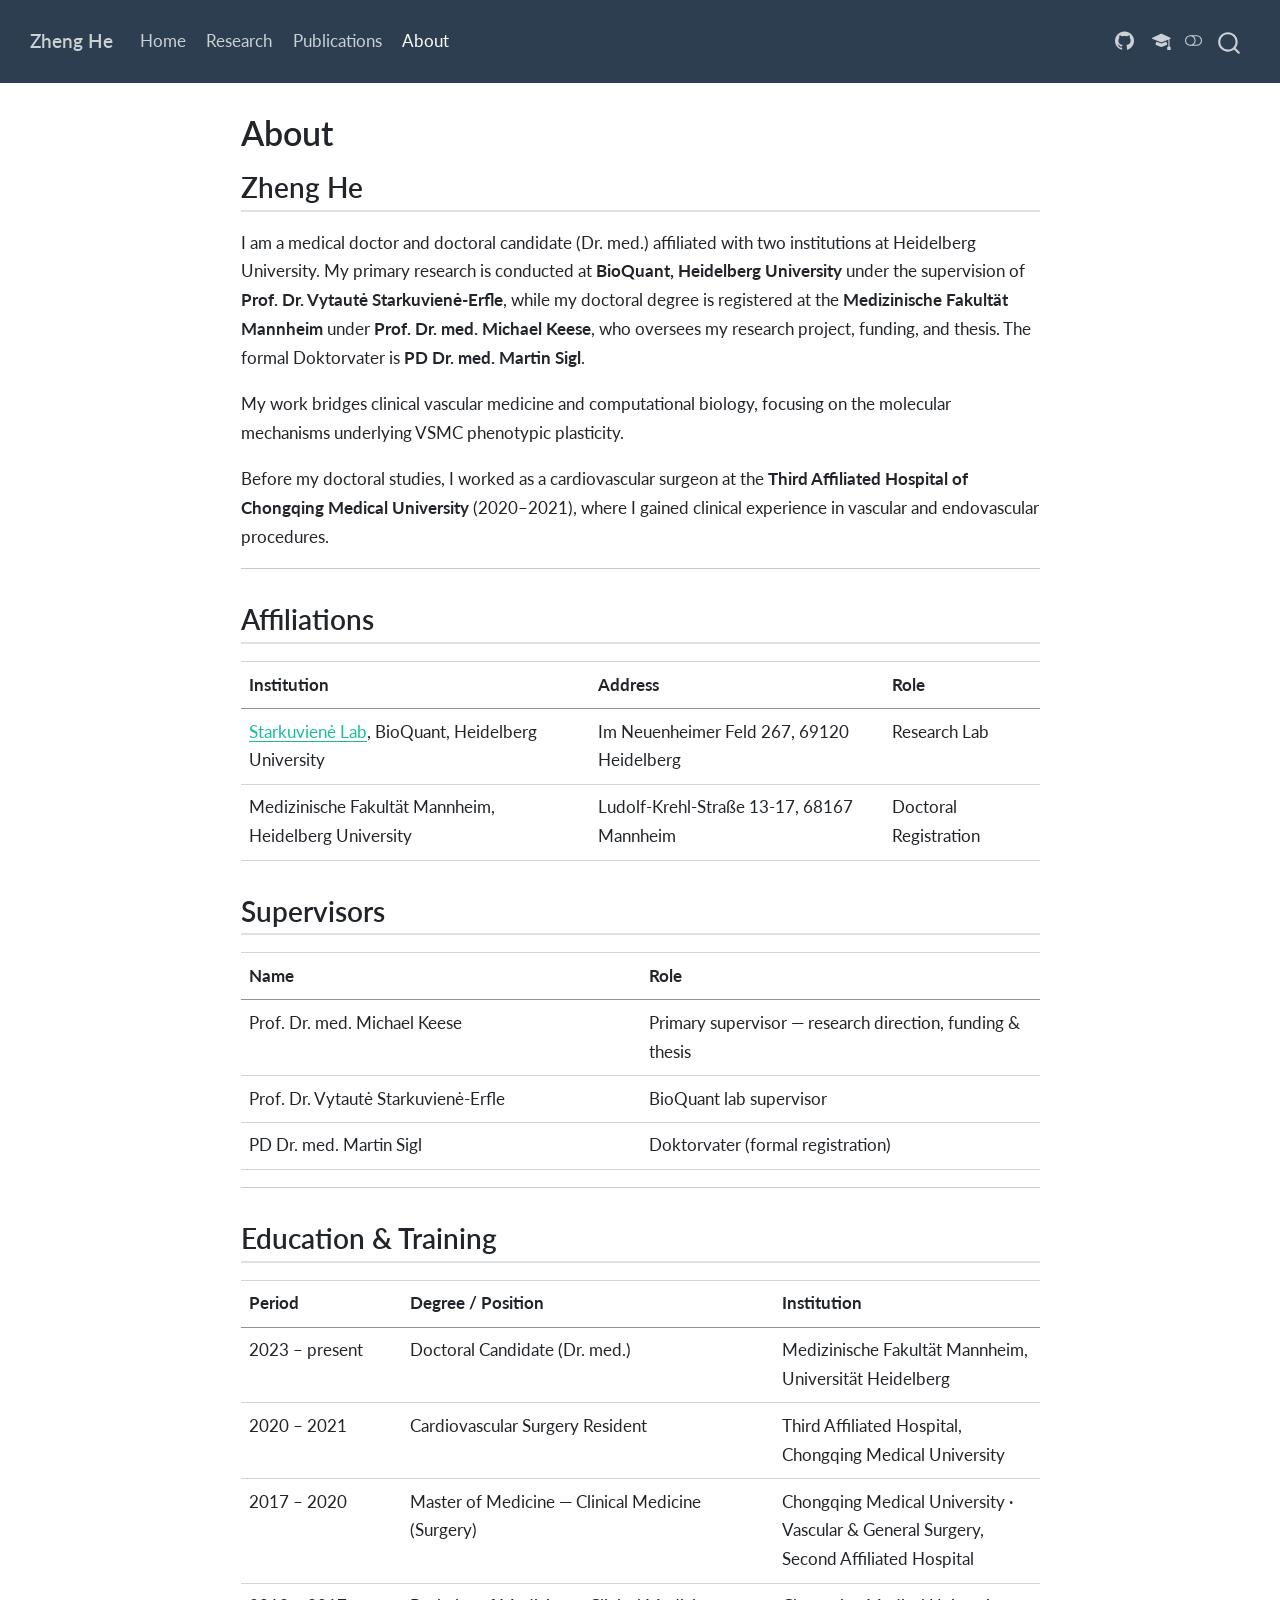
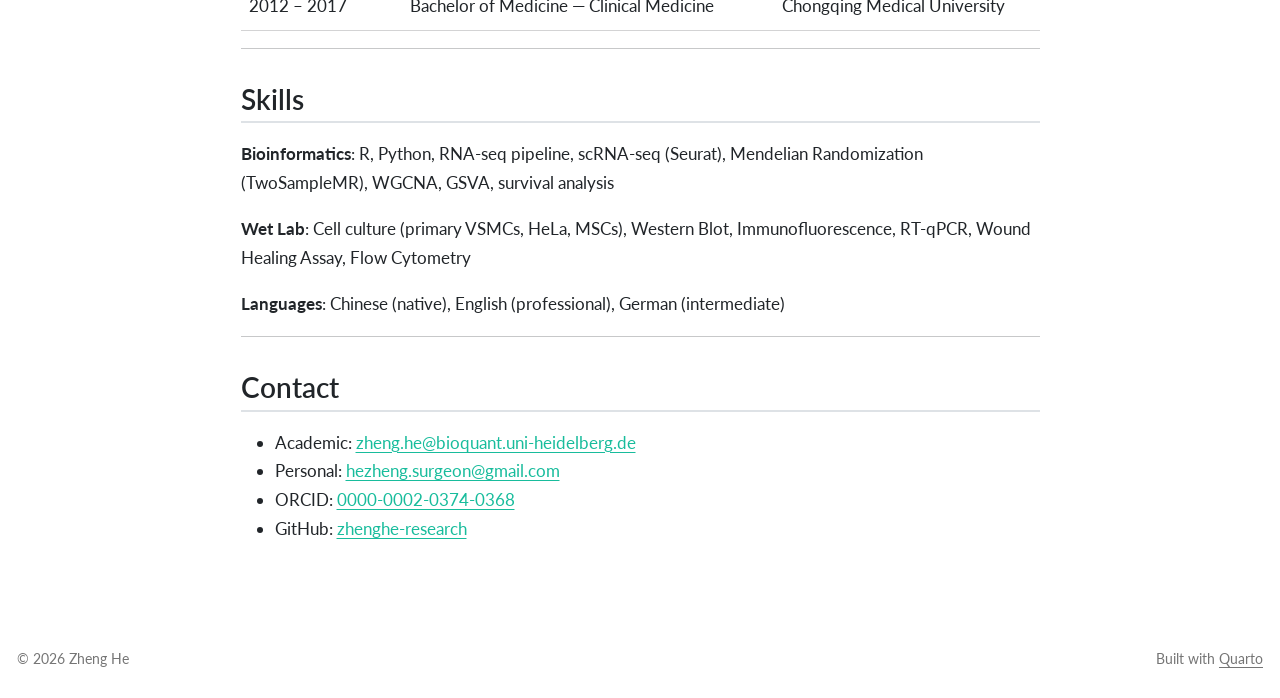
==== commit 09c09638: "deploy: 42c4236ad8129e5ed730155aebb52a5cc0bdcce1" ====
--- a/about.html
+++ b/about.html
@@ -388,14 +388,14 @@
 <h2 class="anchored" data-anchor-id="education-training">Education &amp; Training</h2>
 <table class="caption-top table">
 <colgroup>
-<col style="width: 25%">
-<col style="width: 32%">
-<col style="width: 41%">
+<col style="width: 20%">
+<col style="width: 46%">
+<col style="width: 33%">
 </colgroup>
 <thead>
 <tr class="header">
 <th>Period</th>
-<th>Position</th>
+<th>Degree / Position</th>
 <th>Institution</th>
 </tr>
 </thead>
@@ -409,6 +409,16 @@
 <td>2020 – 2021</td>
 <td>Cardiovascular Surgery Resident</td>
 <td>Third Affiliated Hospital, Chongqing Medical University</td>
+</tr>
+<tr class="odd">
+<td>2017 – 2020</td>
+<td>Master of Medicine — Clinical Medicine (Surgery)</td>
+<td>Chongqing Medical University · Vascular &amp; General Surgery, Second Affiliated Hospital</td>
+</tr>
+<tr class="even">
+<td>2012 – 2017</td>
+<td>Bachelor of Medicine — Clinical Medicine</td>
+<td>Chongqing Medical University</td>
 </tr>
 </tbody>
 </table>
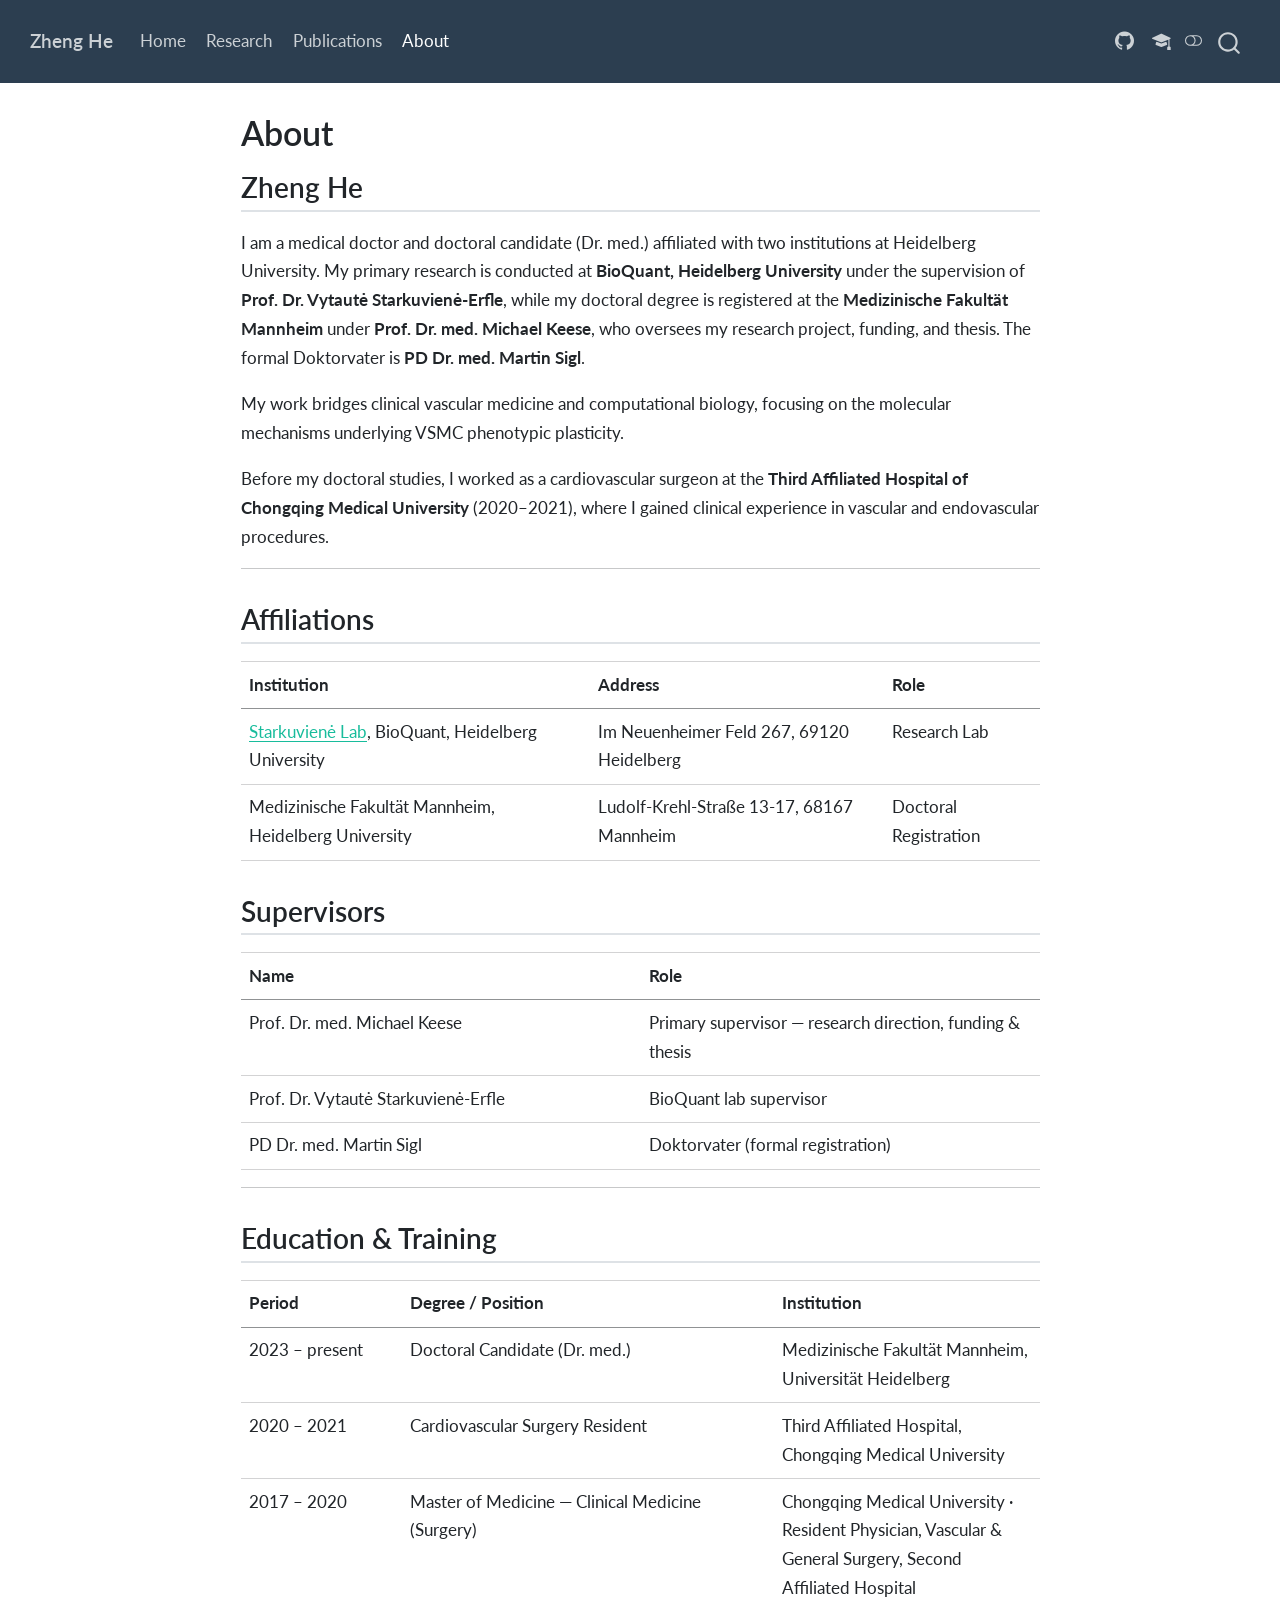
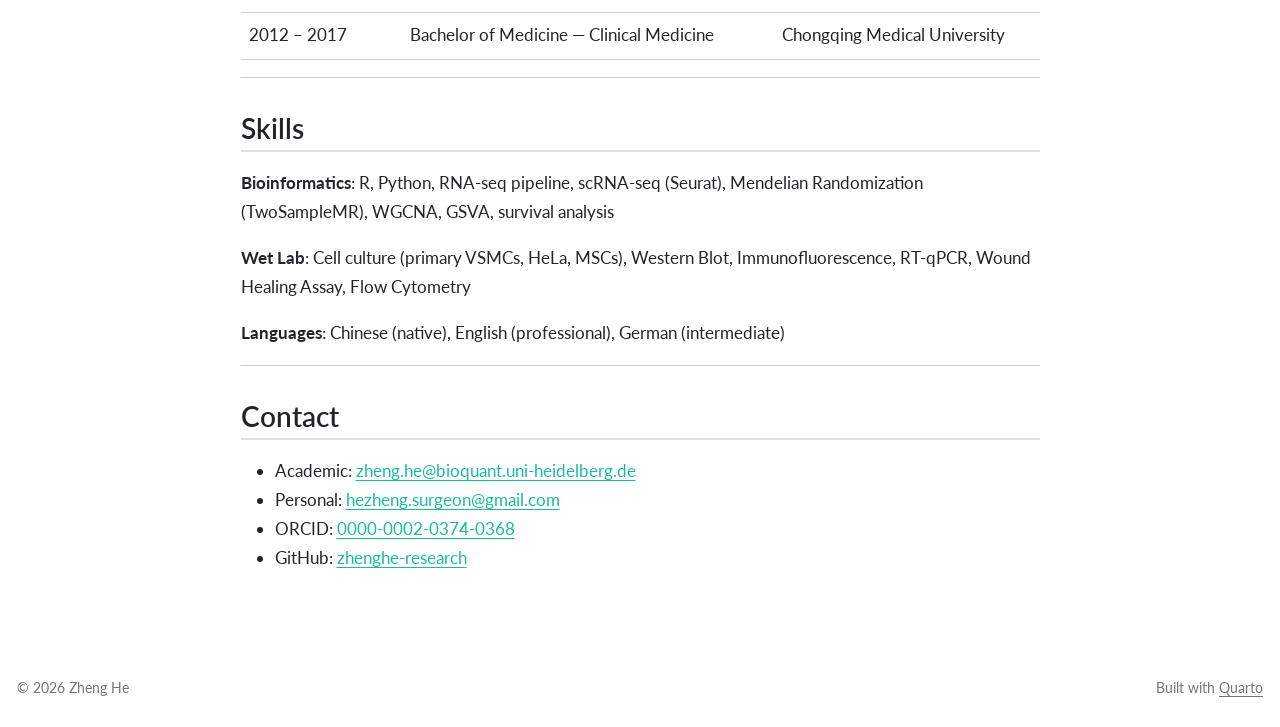
==== commit 733db95b: "deploy: 726bfac56c2327c8ebf5af6186eef2df797a0434" ====
--- a/about.html
+++ b/about.html
@@ -413,7 +413,7 @@
 <tr class="odd">
 <td>2017 – 2020</td>
 <td>Master of Medicine — Clinical Medicine (Surgery)</td>
-<td>Chongqing Medical University · Vascular &amp; General Surgery, Second Affiliated Hospital</td>
+<td>Chongqing Medical University · Resident Physician, Vascular &amp; General Surgery, Second Affiliated Hospital</td>
 </tr>
 <tr class="even">
 <td>2012 – 2017</td>
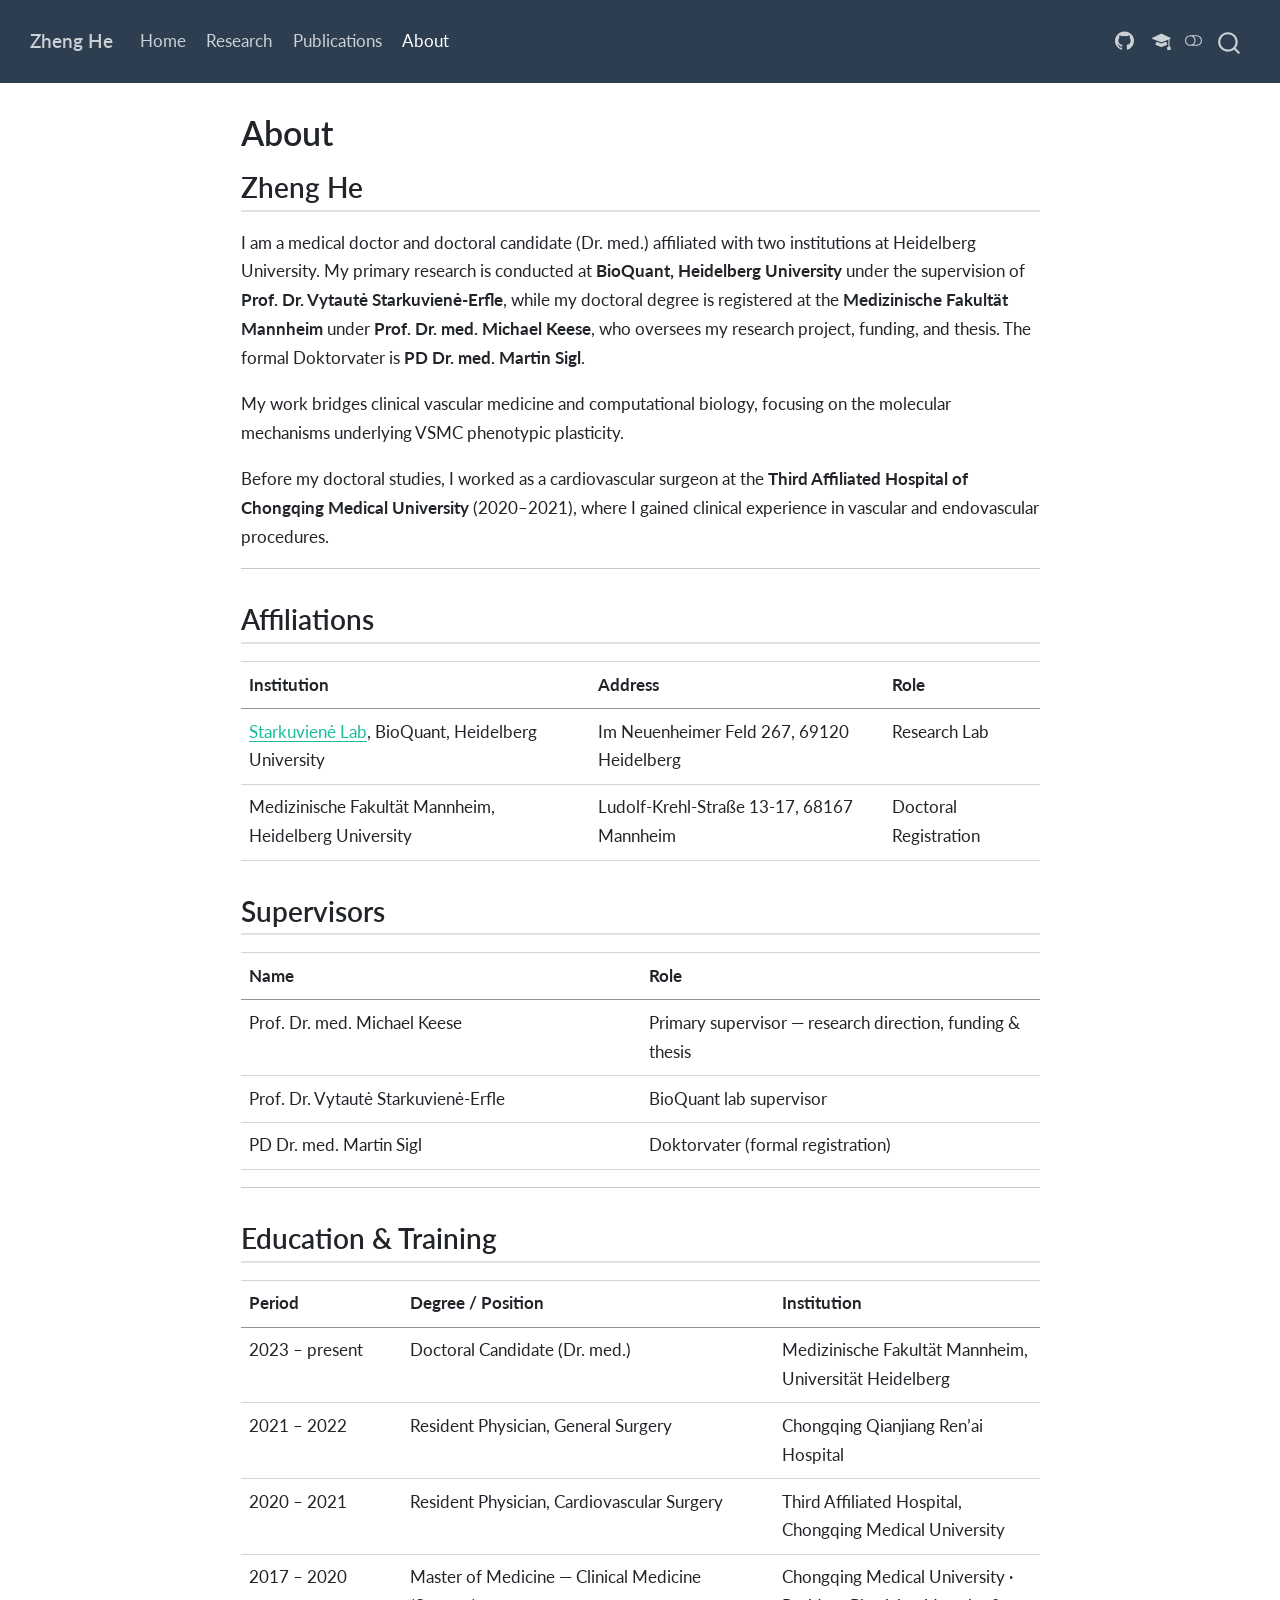
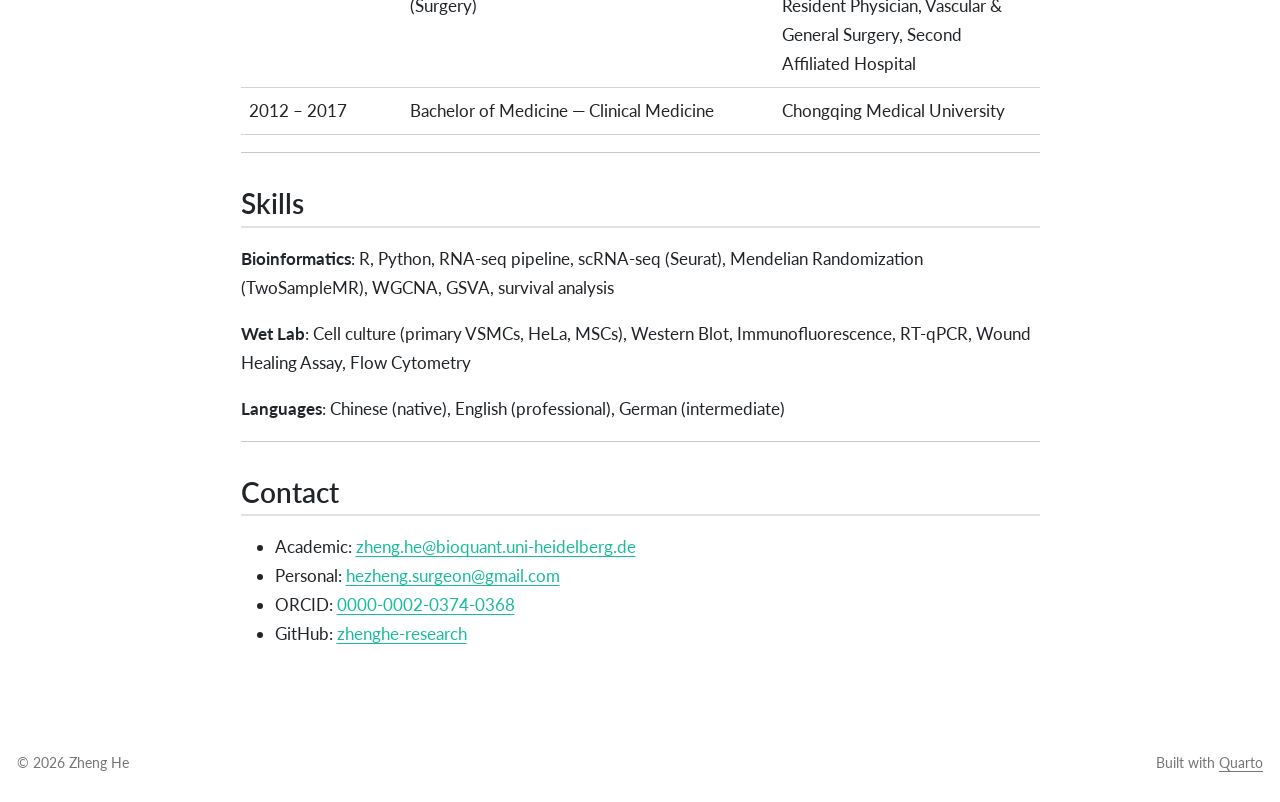
==== commit 8c2e8d81: "deploy: e676076397972773bb8d5e829c09da8a7aff7833" ====
--- a/about.html
+++ b/about.html
@@ -406,16 +406,21 @@
 <td>Medizinische Fakultät Mannheim, Universität Heidelberg</td>
 </tr>
 <tr class="even">
+<td>2021 – 2022</td>
+<td>Resident Physician, General Surgery</td>
+<td>Chongqing Qianjiang Ren’ai Hospital</td>
+</tr>
+<tr class="odd">
 <td>2020 – 2021</td>
-<td>Cardiovascular Surgery Resident</td>
+<td>Resident Physician, Cardiovascular Surgery</td>
 <td>Third Affiliated Hospital, Chongqing Medical University</td>
 </tr>
-<tr class="odd">
+<tr class="even">
 <td>2017 – 2020</td>
 <td>Master of Medicine — Clinical Medicine (Surgery)</td>
 <td>Chongqing Medical University · Resident Physician, Vascular &amp; General Surgery, Second Affiliated Hospital</td>
 </tr>
-<tr class="even">
+<tr class="odd">
 <td>2012 – 2017</td>
 <td>Bachelor of Medicine — Clinical Medicine</td>
 <td>Chongqing Medical University</td>
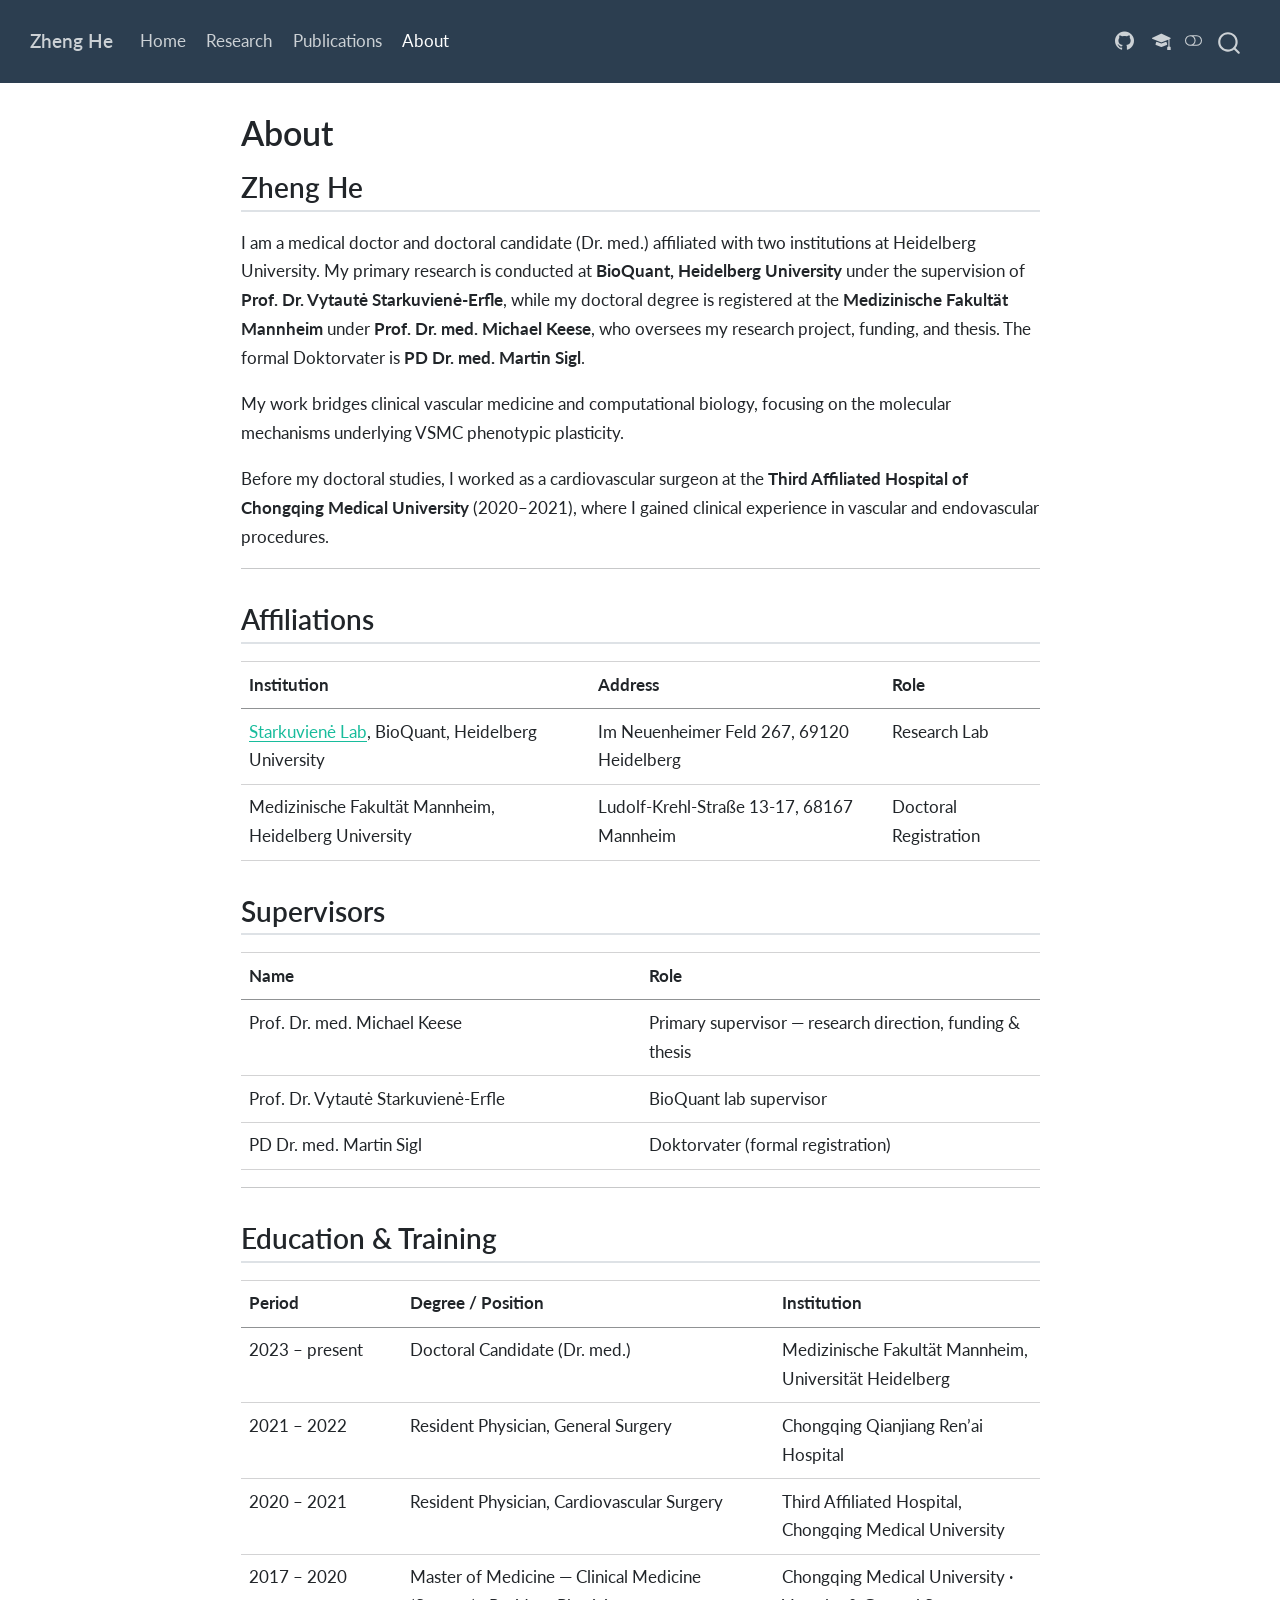
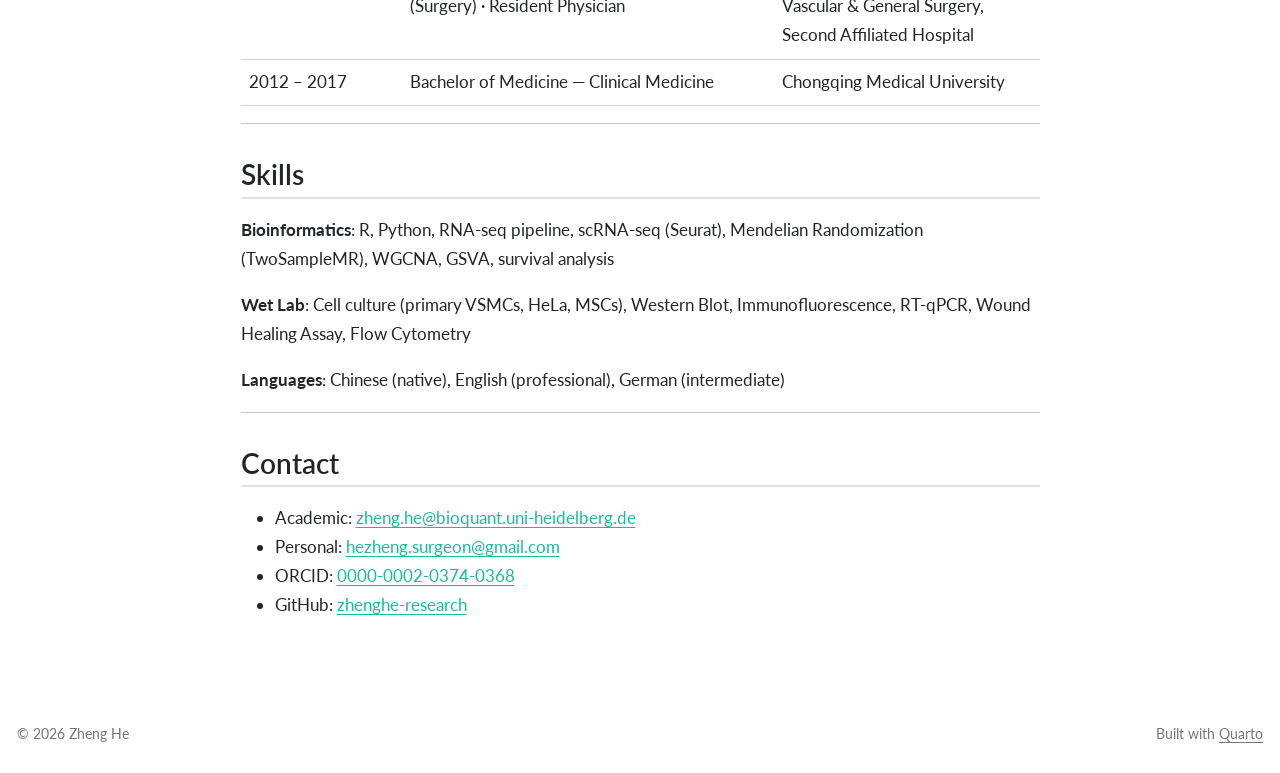
==== commit 7cf7b9e2: "deploy: 80236fe601df4ad40253898abcee4b28f6491d63" ====
--- a/about.html
+++ b/about.html
@@ -417,8 +417,8 @@
 </tr>
 <tr class="even">
 <td>2017 – 2020</td>
-<td>Master of Medicine — Clinical Medicine (Surgery)</td>
-<td>Chongqing Medical University · Resident Physician, Vascular &amp; General Surgery, Second Affiliated Hospital</td>
+<td>Master of Medicine — Clinical Medicine (Surgery) · Resident Physician</td>
+<td>Chongqing Medical University · Vascular &amp; General Surgery, Second Affiliated Hospital</td>
 </tr>
 <tr class="odd">
 <td>2012 – 2017</td>
